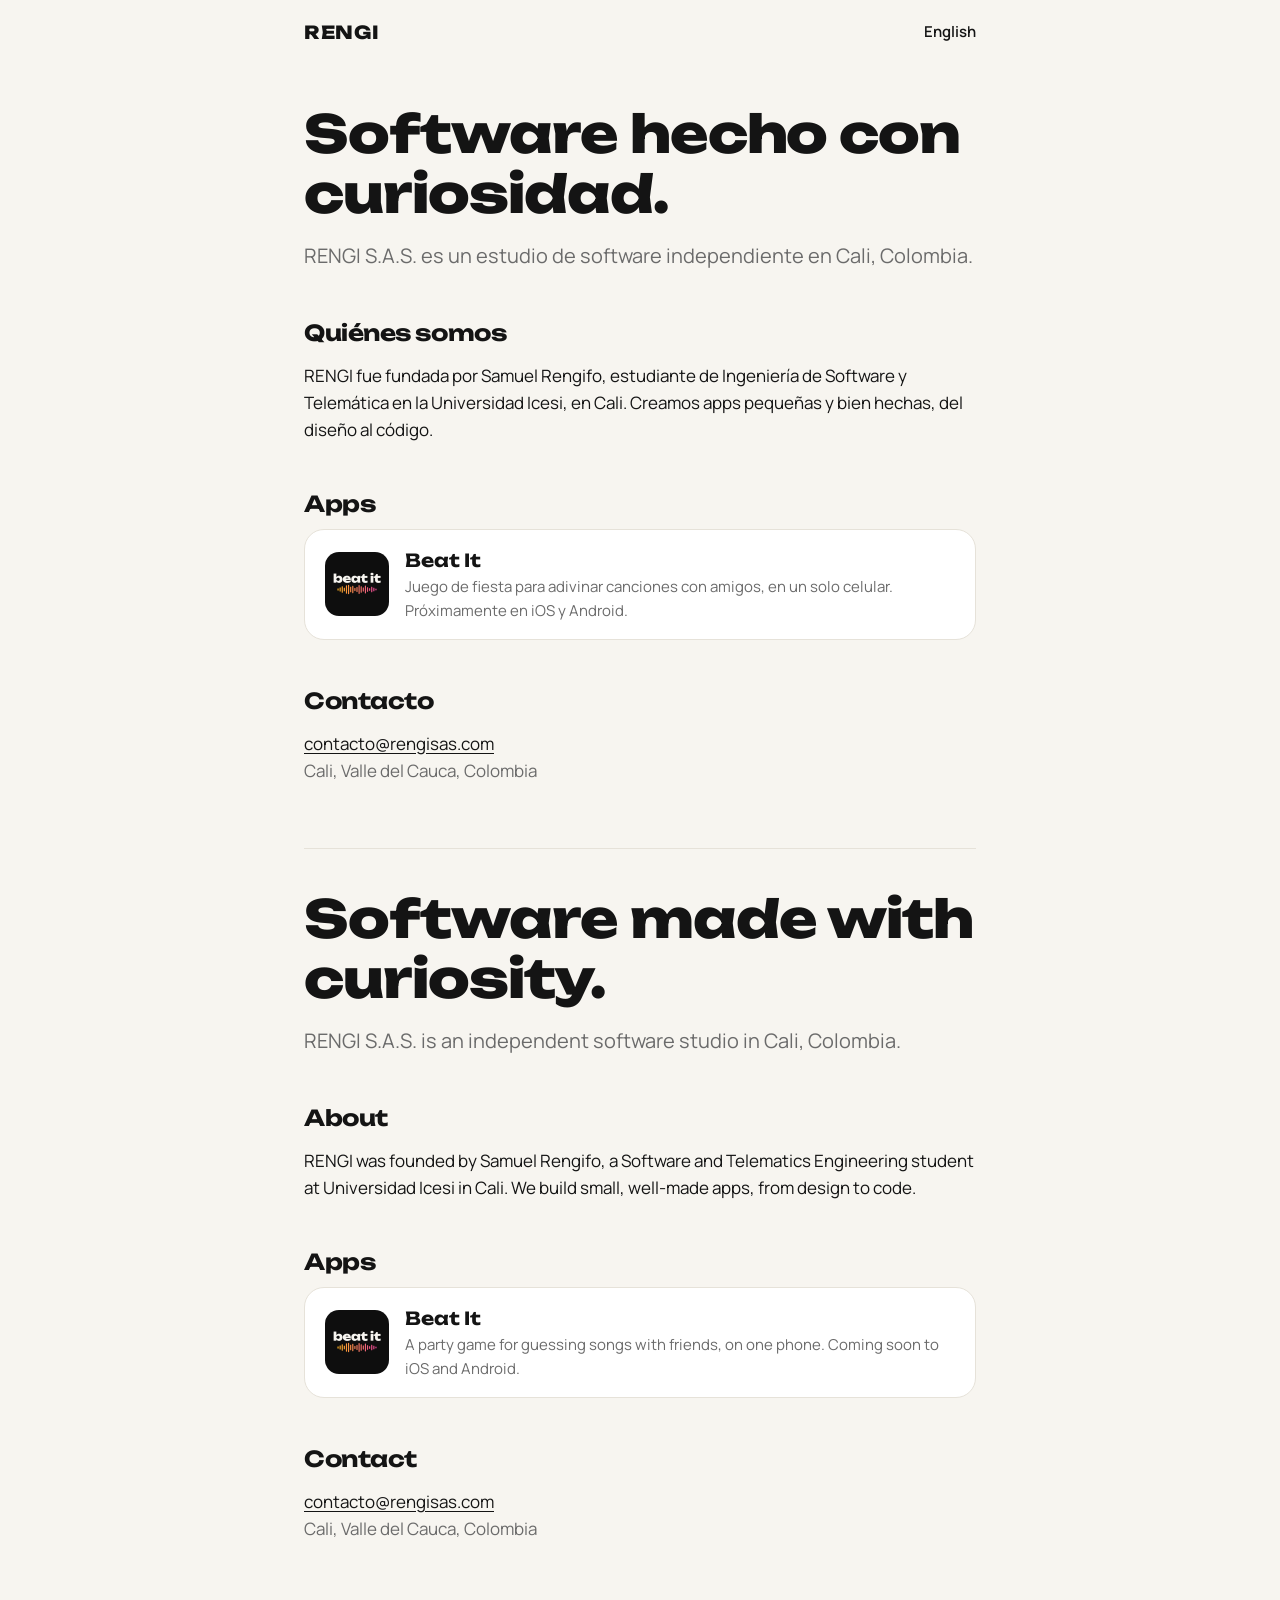
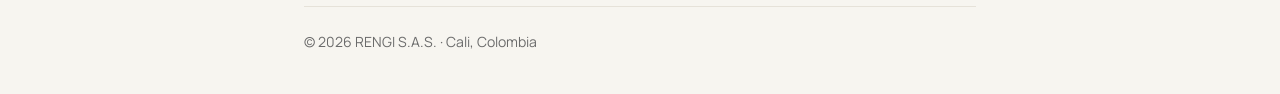
==== index.html @ 8df0bf03 "Add RENGI S.A.S. website" ====
<!doctype html>
<html lang="es">
<head>
  <meta charset="utf-8">
  <meta name="viewport" content="width=device-width, initial-scale=1">
  <title>RENGI S.A.S.</title>
  <meta name="description" content="RENGI S.A.S. es un estudio de software independiente en Cali, Colombia.">
  <link rel="icon" href="favicon.svg" type="image/svg+xml">
  <style>
    @font-face { font-family: "Unbounded"; src: url("fonts/Unbounded-Variable.ttf") format("truetype"); font-weight: 200 900; font-display: swap; }
    @font-face { font-family: "Manrope"; src: url("fonts/Manrope-Variable.ttf") format("truetype"); font-weight: 200 800; font-display: swap; }

    :root {
      --bg: #f7f5f0;
      --surface: #ffffff;
      --line: #e6e2d9;
      --ink: #141414;
      --ink-2: #6b6b6b;
      --gutter: 24px;
    }
    @media (prefers-color-scheme: dark) {
      :root { --bg: #0e0e0e; --surface: #1e1e1e; --line: #2a2a2a; --ink: #f7f5f0; --ink-2: #a8a59e; }
    }

    * { box-sizing: border-box; }
    html { -webkit-text-size-adjust: 100%; }
    body { margin: 0; background: var(--bg); color: var(--ink); font: 400 17px/1.6 "Manrope", system-ui, sans-serif; }
    a { color: inherit; text-underline-offset: 3px; }
    .wrap { max-width: 720px; margin: 0 auto; padding: 0 var(--gutter); }

    header { display: flex; align-items: center; justify-content: space-between; padding: 20px 0; }
    .brand { font: 800 18px/1 "Unbounded", sans-serif; letter-spacing: 0.04em; text-decoration: none; }
    header a.lang { font-weight: 600; font-size: 15px; text-decoration: none; }

    h1, h2 { font-family: "Unbounded", sans-serif; letter-spacing: -0.02em; line-height: 1.15; }
    h1 { font-size: clamp(34px, 8vw, 52px); font-weight: 800; margin: 40px 0 16px; }
    h2 { font-size: 22px; font-weight: 700; margin: 48px 0 12px; }
    .lead { font-size: 20px; color: var(--ink-2); margin: 0 0 8px; }
    .muted { color: var(--ink-2); }

    .card {
      display: flex; gap: 16px; align-items: center;
      background: var(--surface); border: 1px solid var(--line); border-radius: 20px;
      padding: 16px 20px; text-decoration: none;
    }
    .card img { width: 64px; height: 64px; border-radius: 14px; flex: none; }
    .card b { font-family: "Unbounded", sans-serif; font-size: 18px; }
    .card span { display: block; color: var(--ink-2); font-size: 15px; }
    .card:hover { border-color: var(--ink-2); }

    hr { border: 0; border-top: 1px solid var(--line); margin: 64px 0 0; }
    footer { border-top: 1px solid var(--line); margin-top: 64px; padding: 24px 0 40px; font-size: 14px; color: var(--ink-2); }
  </style>
</head>
<body>
  <div class="wrap">
    <header>
      <a class="brand" href="./">RENGI</a>
      <a class="lang" href="#en" lang="en">English</a>
    </header>

    <main>
      <!-- ===== Español ===== -->
      <h1>Software hecho con curiosidad.</h1>
      <p class="lead">RENGI S.A.S. es un estudio de software independiente en Cali, Colombia.</p>

      <h2>Quiénes somos</h2>
      <p>RENGI fue fundada por Samuel Rengifo, estudiante de Ingeniería de Software y Telemática en la Universidad Icesi, en Cali. Creamos apps pequeñas y bien hechas, del diseño al código.</p>

      <h2>Apps</h2>
      <a class="card" href="https://sjrengifo.github.io/beatit-site/">
        <img src="beat-it-icon.png" alt="">
        <div><b>Beat It</b><span>Juego de fiesta para adivinar canciones con amigos, en un solo celular. Próximamente en iOS y Android.</span></div>
      </a>

      <h2>Contacto</h2>
      <p><a href="mailto:contacto@rengisas.com">contacto@rengisas.com</a><br><span class="muted">Cali, Valle del Cauca, Colombia</span></p>

      <hr>

      <!-- ===== English ===== -->
      <div lang="en" id="en">
        <h1>Software made with curiosity.</h1>
        <p class="lead">RENGI S.A.S. is an independent software studio in Cali, Colombia.</p>

        <h2>About</h2>
        <p>RENGI was founded by Samuel Rengifo, a Software and Telematics Engineering student at Universidad Icesi in Cali. We build small, well-made apps, from design to code.</p>

        <h2>Apps</h2>
        <a class="card" href="https://sjrengifo.github.io/beatit-site/#en">
          <img src="beat-it-icon.png" alt="">
          <div><b>Beat It</b><span>A party game for guessing songs with friends, on one phone. Coming soon to iOS and Android.</span></div>
        </a>

        <h2>Contact</h2>
        <p><a href="mailto:contacto@rengisas.com">contacto@rengisas.com</a><br><span class="muted">Cali, Valle del Cauca, Colombia</span></p>
      </div>
    </main>

    <footer>© 2026 RENGI S.A.S. · Cali, Colombia</footer>
  </div>
</body>
</html>
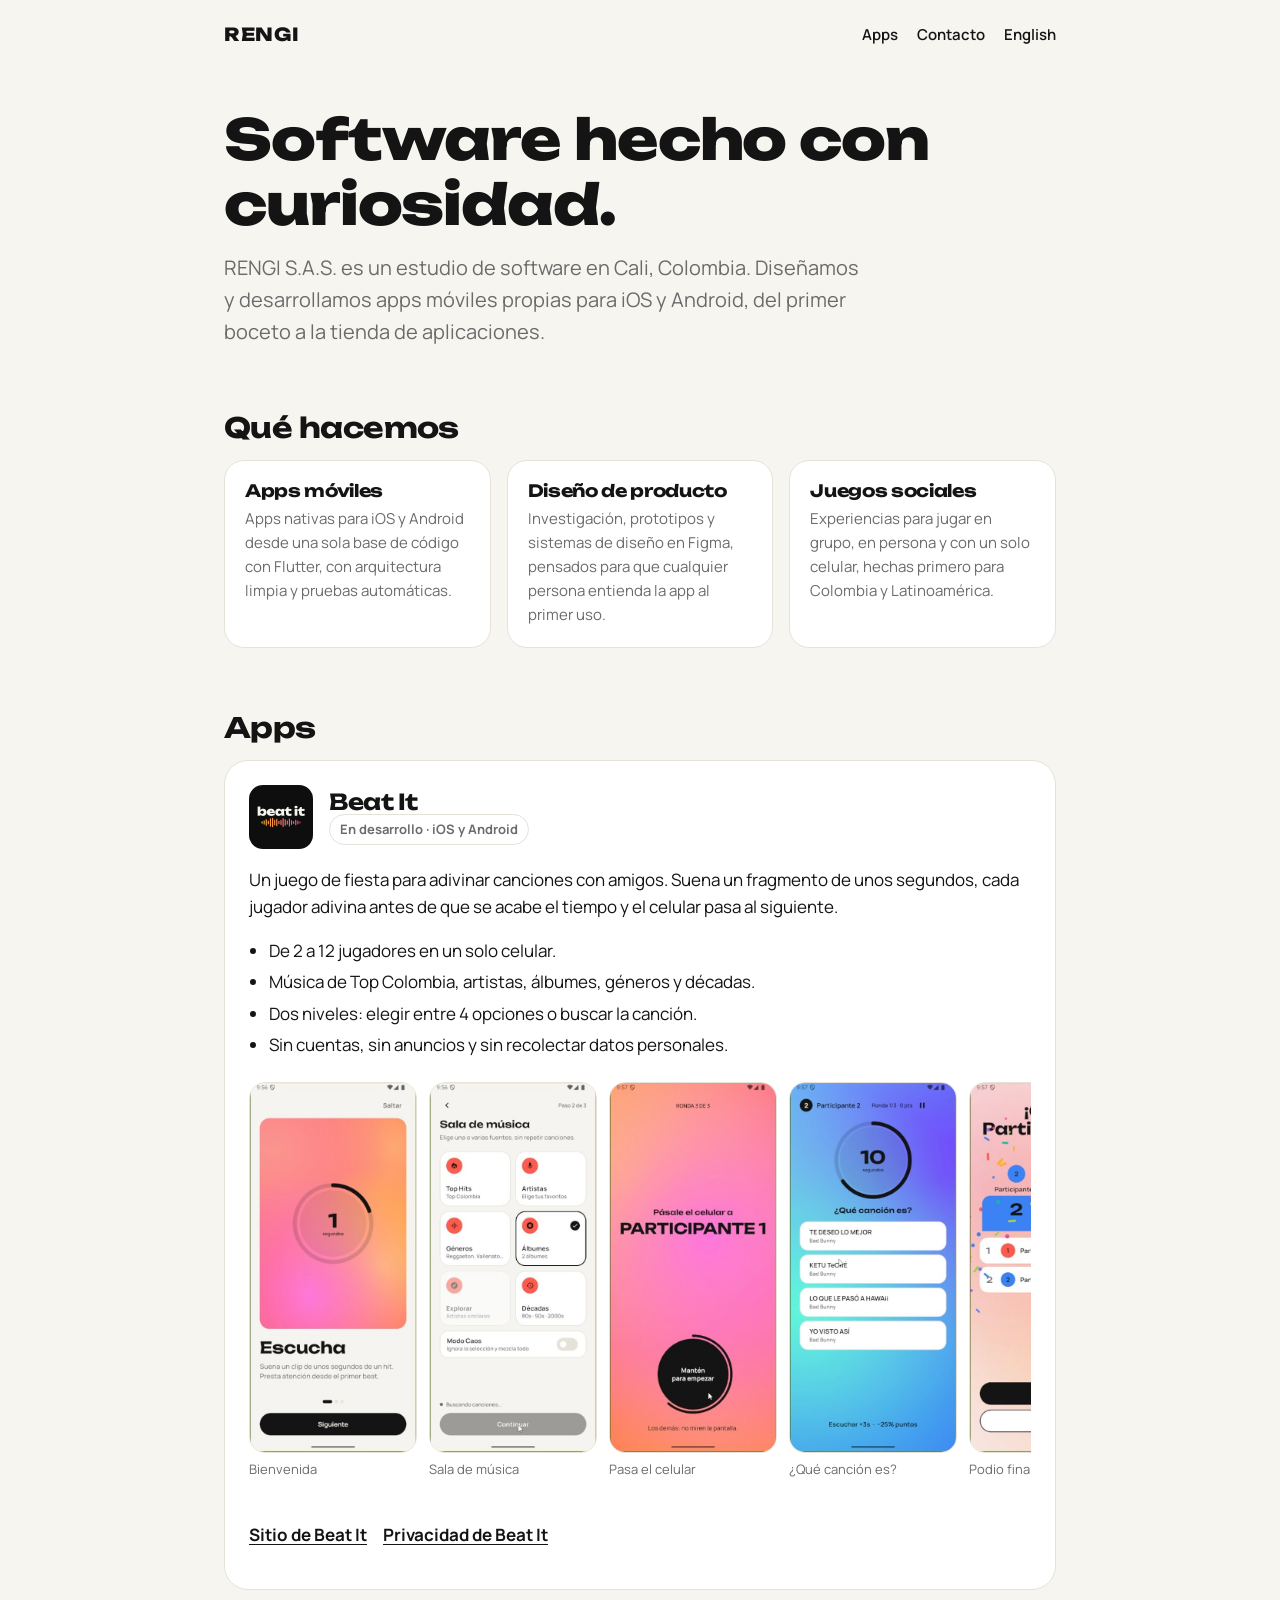
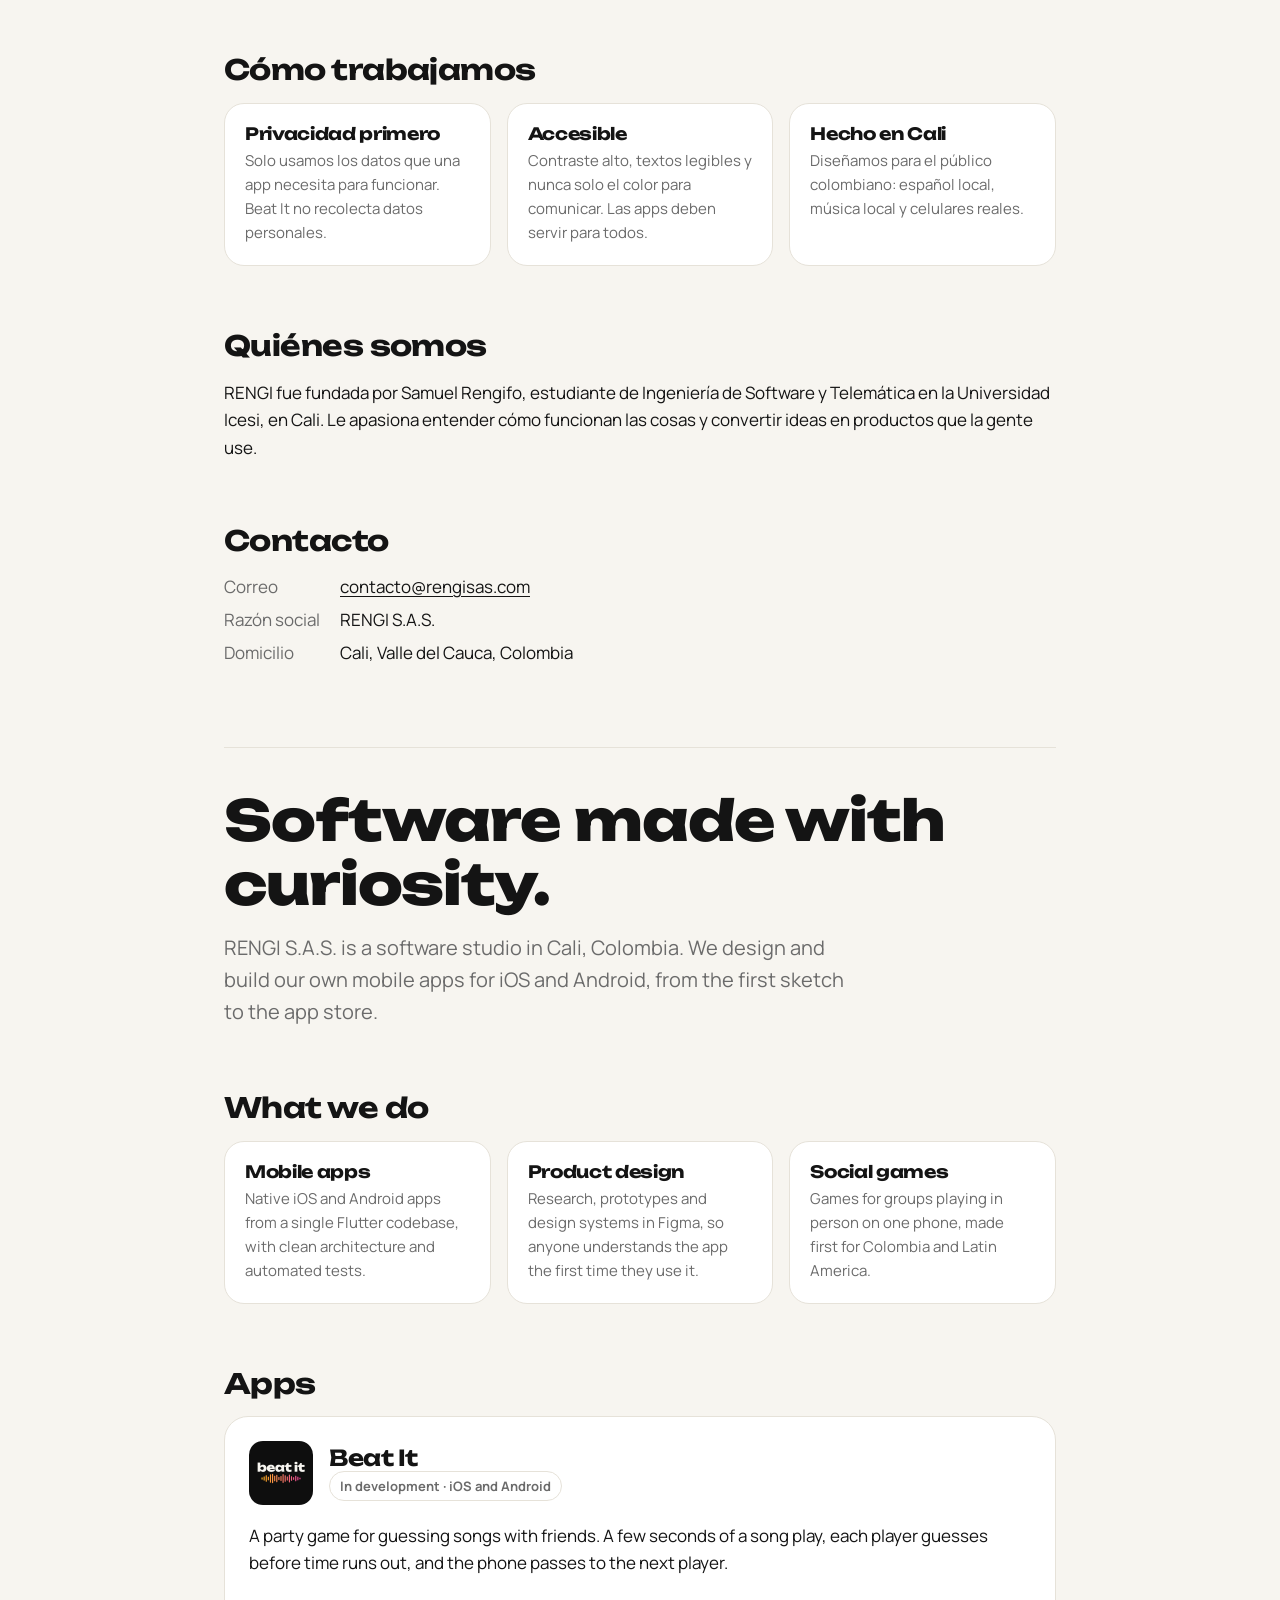
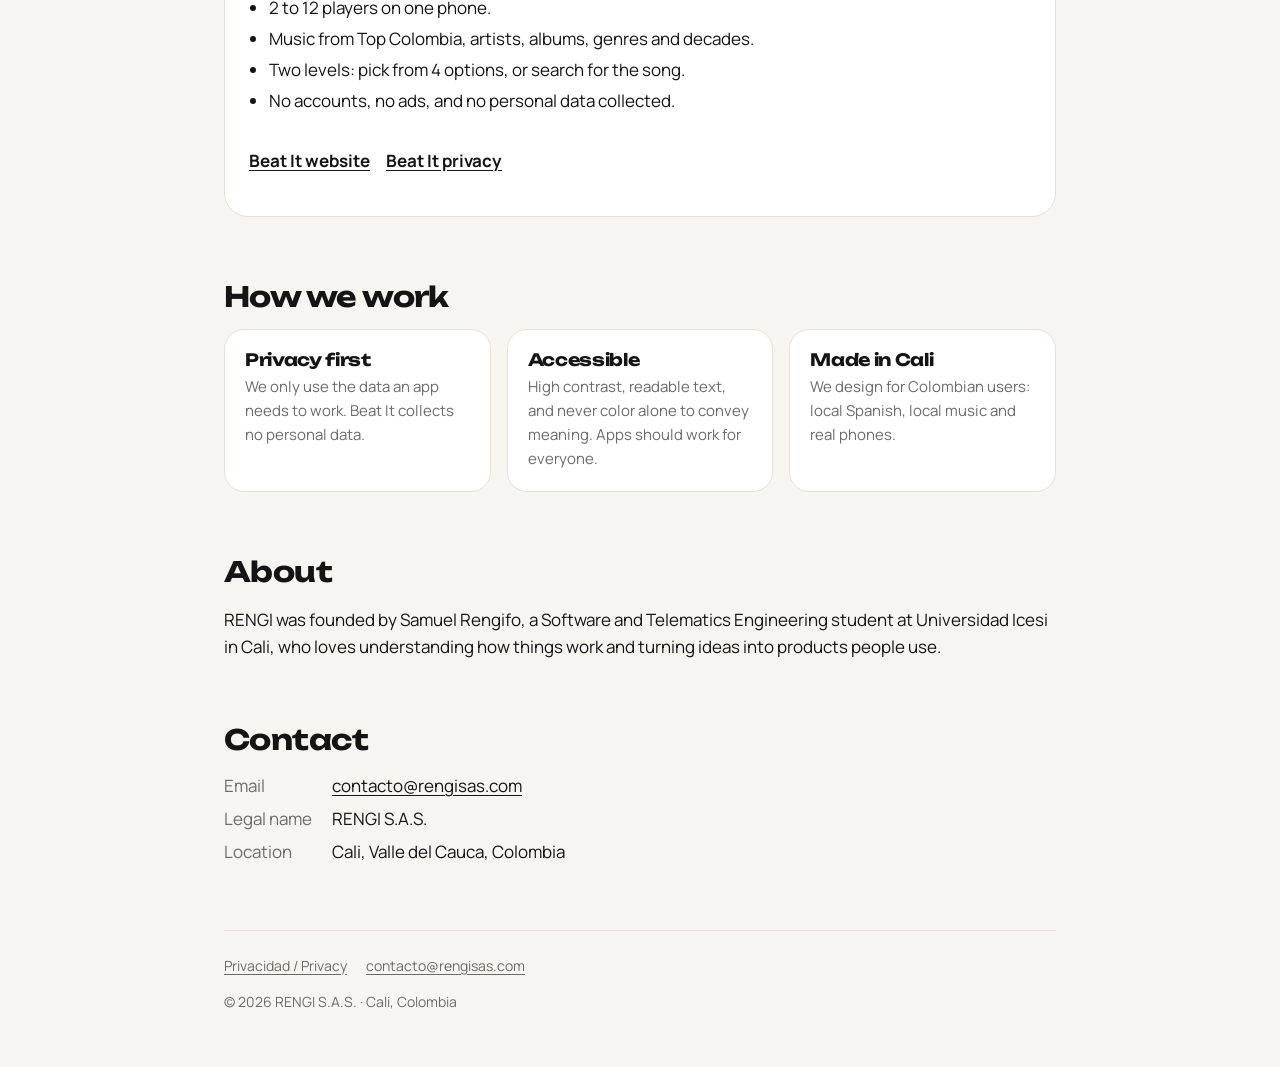
==== commit 5b8febc9: "Expand company site: services, Beat It project with screenshots, privacy policy" ====
--- a/index.html
+++ b/index.html
@@ -3,101 +3,170 @@
 <head>
   <meta charset="utf-8">
   <meta name="viewport" content="width=device-width, initial-scale=1">
-  <title>RENGI S.A.S.</title>
-  <meta name="description" content="RENGI S.A.S. es un estudio de software independiente en Cali, Colombia.">
+  <title>RENGI S.A.S. · Estudio de software en Cali</title>
+  <meta name="description" content="RENGI S.A.S. es un estudio de software en Cali, Colombia, que diseña y desarrolla apps móviles. Creadores de Beat It.">
   <link rel="icon" href="favicon.svg" type="image/svg+xml">
-  <style>
-    @font-face { font-family: "Unbounded"; src: url("fonts/Unbounded-Variable.ttf") format("truetype"); font-weight: 200 900; font-display: swap; }
-    @font-face { font-family: "Manrope"; src: url("fonts/Manrope-Variable.ttf") format("truetype"); font-weight: 200 800; font-display: swap; }
-
-    :root {
-      --bg: #f7f5f0;
-      --surface: #ffffff;
-      --line: #e6e2d9;
-      --ink: #141414;
-      --ink-2: #6b6b6b;
-      --gutter: 24px;
-    }
-    @media (prefers-color-scheme: dark) {
-      :root { --bg: #0e0e0e; --surface: #1e1e1e; --line: #2a2a2a; --ink: #f7f5f0; --ink-2: #a8a59e; }
-    }
-
-    * { box-sizing: border-box; }
-    html { -webkit-text-size-adjust: 100%; }
-    body { margin: 0; background: var(--bg); color: var(--ink); font: 400 17px/1.6 "Manrope", system-ui, sans-serif; }
-    a { color: inherit; text-underline-offset: 3px; }
-    .wrap { max-width: 720px; margin: 0 auto; padding: 0 var(--gutter); }
-
-    header { display: flex; align-items: center; justify-content: space-between; padding: 20px 0; }
-    .brand { font: 800 18px/1 "Unbounded", sans-serif; letter-spacing: 0.04em; text-decoration: none; }
-    header a.lang { font-weight: 600; font-size: 15px; text-decoration: none; }
-
-    h1, h2 { font-family: "Unbounded", sans-serif; letter-spacing: -0.02em; line-height: 1.15; }
-    h1 { font-size: clamp(34px, 8vw, 52px); font-weight: 800; margin: 40px 0 16px; }
-    h2 { font-size: 22px; font-weight: 700; margin: 48px 0 12px; }
-    .lead { font-size: 20px; color: var(--ink-2); margin: 0 0 8px; }
-    .muted { color: var(--ink-2); }
-
-    .card {
-      display: flex; gap: 16px; align-items: center;
-      background: var(--surface); border: 1px solid var(--line); border-radius: 20px;
-      padding: 16px 20px; text-decoration: none;
-    }
-    .card img { width: 64px; height: 64px; border-radius: 14px; flex: none; }
-    .card b { font-family: "Unbounded", sans-serif; font-size: 18px; }
-    .card span { display: block; color: var(--ink-2); font-size: 15px; }
-    .card:hover { border-color: var(--ink-2); }
-
-    hr { border: 0; border-top: 1px solid var(--line); margin: 64px 0 0; }
-    footer { border-top: 1px solid var(--line); margin-top: 64px; padding: 24px 0 40px; font-size: 14px; color: var(--ink-2); }
-  </style>
+  <link rel="stylesheet" href="styles.css">
 </head>
 <body>
   <div class="wrap">
-    <header>
+    <header class="top">
       <a class="brand" href="./">RENGI</a>
-      <a class="lang" href="#en" lang="en">English</a>
+      <nav class="top">
+        <a href="#apps">Apps</a>
+        <a href="#contacto">Contacto</a>
+        <a href="#en" lang="en">English</a>
+      </nav>
     </header>
 
     <main>
       <!-- ===== Español ===== -->
       <h1>Software hecho con curiosidad.</h1>
-      <p class="lead">RENGI S.A.S. es un estudio de software independiente en Cali, Colombia.</p>
+      <p class="lead">RENGI S.A.S. es un estudio de software en Cali, Colombia. Diseñamos y desarrollamos apps móviles propias para iOS y Android, del primer boceto a la tienda de aplicaciones.</p>
+
+      <h2>Qué hacemos</h2>
+      <div class="grid">
+        <div class="card">
+          <h3>Apps móviles</h3>
+          <p>Apps nativas para iOS y Android desde una sola base de código con Flutter, con arquitectura limpia y pruebas automáticas.</p>
+        </div>
+        <div class="card">
+          <h3>Diseño de producto</h3>
+          <p>Investigación, prototipos y sistemas de diseño en Figma, pensados para que cualquier persona entienda la app al primer uso.</p>
+        </div>
+        <div class="card">
+          <h3>Juegos sociales</h3>
+          <p>Experiencias para jugar en grupo, en persona y con un solo celular, hechas primero para Colombia y Latinoamérica.</p>
+        </div>
+      </div>
+
+      <h2 id="apps">Apps</h2>
+      <article class="project">
+        <div class="project-head">
+          <img src="beat-it-icon.png" alt="Ícono de Beat It">
+          <div>
+            <h3>Beat It</h3>
+            <span class="tag">En desarrollo · iOS y Android</span>
+          </div>
+        </div>
+        <p>Un juego de fiesta para adivinar canciones con amigos. Suena un fragmento de unos segundos, cada jugador adivina antes de que se acabe el tiempo y el celular pasa al siguiente.</p>
+        <ul>
+          <li>De 2 a 12 jugadores en un solo celular.</li>
+          <li>Música de Top Colombia, artistas, álbumes, géneros y décadas.</li>
+          <li>Dos niveles: elegir entre 4 opciones o buscar la canción.</li>
+          <li>Sin cuentas, sin anuncios y sin recolectar datos personales.</li>
+        </ul>
+        <ul class="shots" aria-label="Capturas de Beat It">
+          <li><figure><img src="img/beatit-onboarding.jpg" alt="Pantalla de bienvenida" loading="lazy" width="431" height="959"><figcaption>Bienvenida</figcaption></figure></li>
+          <li><figure><img src="img/beatit-sala-de-musica.jpg" alt="Sala de música" loading="lazy" width="431" height="959"><figcaption>Sala de música</figcaption></figure></li>
+          <li><figure><img src="img/beatit-pasa-el-celular.jpg" alt="Pasa el celular" loading="lazy" width="431" height="959"><figcaption>Pasa el celular</figcaption></figure></li>
+          <li><figure><img src="img/beatit-turno.jpg" alt="Turno con temporizador" loading="lazy" width="431" height="959"><figcaption>¿Qué canción es?</figcaption></figure></li>
+          <li><figure><img src="img/beatit-podio.jpg" alt="Podio final" loading="lazy" width="431" height="959"><figcaption>Podio final</figcaption></figure></li>
+        </ul>
+        <p class="links"><a href="https://sjrengifo.github.io/beatit-site/">Sitio de Beat It</a><a href="https://sjrengifo.github.io/beatit-site/privacy.html">Privacidad de Beat It</a></p>
+      </article>
+
+      <h2>Cómo trabajamos</h2>
+      <div class="grid">
+        <div class="card">
+          <h3>Privacidad primero</h3>
+          <p>Solo usamos los datos que una app necesita para funcionar. Beat It no recolecta datos personales.</p>
+        </div>
+        <div class="card">
+          <h3>Accesible</h3>
+          <p>Contraste alto, textos legibles y nunca solo el color para comunicar. Las apps deben servir para todos.</p>
+        </div>
+        <div class="card">
+          <h3>Hecho en Cali</h3>
+          <p>Diseñamos para el público colombiano: español local, música local y celulares reales.</p>
+        </div>
+      </div>
 
       <h2>Quiénes somos</h2>
-      <p>RENGI fue fundada por Samuel Rengifo, estudiante de Ingeniería de Software y Telemática en la Universidad Icesi, en Cali. Creamos apps pequeñas y bien hechas, del diseño al código.</p>
+      <p>RENGI fue fundada por Samuel Rengifo, estudiante de Ingeniería de Software y Telemática en la Universidad Icesi, en Cali. Le apasiona entender cómo funcionan las cosas y convertir ideas en productos que la gente use.</p>
 
-      <h2>Apps</h2>
-      <a class="card" href="https://sjrengifo.github.io/beatit-site/">
-        <img src="beat-it-icon.png" alt="">
-        <div><b>Beat It</b><span>Juego de fiesta para adivinar canciones con amigos, en un solo celular. Próximamente en iOS y Android.</span></div>
-      </a>
+      <h2 id="contacto">Contacto</h2>
+      <dl class="legal">
+        <dt>Correo</dt><dd><a href="mailto:contacto@rengisas.com">contacto@rengisas.com</a></dd>
+        <dt>Razón social</dt><dd>RENGI S.A.S.</dd>
+        <dt>Domicilio</dt><dd>Cali, Valle del Cauca, Colombia</dd>
+      </dl>
 
-      <h2>Contacto</h2>
-      <p><a href="mailto:contacto@rengisas.com">contacto@rengisas.com</a><br><span class="muted">Cali, Valle del Cauca, Colombia</span></p>
-
-      <hr>
+      <hr class="lang">
 
       <!-- ===== English ===== -->
       <div lang="en" id="en">
         <h1>Software made with curiosity.</h1>
-        <p class="lead">RENGI S.A.S. is an independent software studio in Cali, Colombia.</p>
+        <p class="lead">RENGI S.A.S. is a software studio in Cali, Colombia. We design and build our own mobile apps for iOS and Android, from the first sketch to the app store.</p>
+
+        <h2>What we do</h2>
+        <div class="grid">
+          <div class="card">
+            <h3>Mobile apps</h3>
+            <p>Native iOS and Android apps from a single Flutter codebase, with clean architecture and automated tests.</p>
+          </div>
+          <div class="card">
+            <h3>Product design</h3>
+            <p>Research, prototypes and design systems in Figma, so anyone understands the app the first time they use it.</p>
+          </div>
+          <div class="card">
+            <h3>Social games</h3>
+            <p>Games for groups playing in person on one phone, made first for Colombia and Latin America.</p>
+          </div>
+        </div>
+
+        <h2>Apps</h2>
+        <article class="project">
+          <div class="project-head">
+            <img src="beat-it-icon.png" alt="Beat It icon">
+            <div>
+              <h3>Beat It</h3>
+              <span class="tag">In development · iOS and Android</span>
+            </div>
+          </div>
+          <p>A party game for guessing songs with friends. A few seconds of a song play, each player guesses before time runs out, and the phone passes to the next player.</p>
+          <ul>
+            <li>2 to 12 players on one phone.</li>
+            <li>Music from Top Colombia, artists, albums, genres and decades.</li>
+            <li>Two levels: pick from 4 options, or search for the song.</li>
+            <li>No accounts, no ads, and no personal data collected.</li>
+          </ul>
+          <p class="links"><a href="https://sjrengifo.github.io/beatit-site/#en">Beat It website</a><a href="https://sjrengifo.github.io/beatit-site/privacy.html#en">Beat It privacy</a></p>
+        </article>
+
+        <h2>How we work</h2>
+        <div class="grid">
+          <div class="card">
+            <h3>Privacy first</h3>
+            <p>We only use the data an app needs to work. Beat It collects no personal data.</p>
+          </div>
+          <div class="card">
+            <h3>Accessible</h3>
+            <p>High contrast, readable text, and never color alone to convey meaning. Apps should work for everyone.</p>
+          </div>
+          <div class="card">
+            <h3>Made in Cali</h3>
+            <p>We design for Colombian users: local Spanish, local music and real phones.</p>
+          </div>
+        </div>
 
         <h2>About</h2>
-        <p>RENGI was founded by Samuel Rengifo, a Software and Telematics Engineering student at Universidad Icesi in Cali. We build small, well-made apps, from design to code.</p>
-
-        <h2>Apps</h2>
-        <a class="card" href="https://sjrengifo.github.io/beatit-site/#en">
-          <img src="beat-it-icon.png" alt="">
-          <div><b>Beat It</b><span>A party game for guessing songs with friends, on one phone. Coming soon to iOS and Android.</span></div>
-        </a>
+        <p>RENGI was founded by Samuel Rengifo, a Software and Telematics Engineering student at Universidad Icesi in Cali, who loves understanding how things work and turning ideas into products people use.</p>
 
         <h2>Contact</h2>
-        <p><a href="mailto:contacto@rengisas.com">contacto@rengisas.com</a><br><span class="muted">Cali, Valle del Cauca, Colombia</span></p>
+        <dl class="legal">
+          <dt>Email</dt><dd><a href="mailto:contacto@rengisas.com">contacto@rengisas.com</a></dd>
+          <dt>Legal name</dt><dd>RENGI S.A.S.</dd>
+          <dt>Location</dt><dd>Cali, Valle del Cauca, Colombia</dd>
+        </dl>
       </div>
     </main>
 
-    <footer>© 2026 RENGI S.A.S. · Cali, Colombia</footer>
+    <footer>
+      <a href="privacidad.html">Privacidad / Privacy</a>
+      <a href="mailto:contacto@rengisas.com">contacto@rengisas.com</a>
+      <p>© 2026 RENGI S.A.S. · Cali, Colombia</p>
+    </footer>
   </div>
 </body>
 </html>
--- a/styles.css
+++ b/styles.css
@@ -0,0 +1,71 @@
+@font-face { font-family: "Unbounded"; src: url("fonts/Unbounded-Variable.ttf") format("truetype"); font-weight: 200 900; font-display: swap; }
+@font-face { font-family: "Manrope"; src: url("fonts/Manrope-Variable.ttf") format("truetype"); font-weight: 200 800; font-display: swap; }
+
+:root {
+  --bg: #f7f5f0;
+  --surface: #ffffff;
+  --line: #e6e2d9;
+  --ink: #141414;
+  --ink-2: #6b6b6b;
+  --gutter: 24px;
+}
+@media (prefers-color-scheme: dark) {
+  :root { --bg: #0e0e0e; --surface: #1e1e1e; --line: #2a2a2a; --ink: #f7f5f0; --ink-2: #a8a59e; }
+}
+
+* { box-sizing: border-box; }
+html { -webkit-text-size-adjust: 100%; scroll-behavior: smooth; }
+body { margin: 0; background: var(--bg); color: var(--ink); font: 400 17px/1.6 "Manrope", system-ui, sans-serif; }
+a { color: inherit; text-underline-offset: 3px; }
+img { max-width: 100%; }
+.wrap { max-width: 880px; margin: 0 auto; padding: 0 var(--gutter); }
+
+header.top { display: flex; align-items: center; justify-content: space-between; gap: 16px; padding: 20px 0; }
+.brand { font: 800 18px/1 "Unbounded", sans-serif; letter-spacing: 0.04em; text-decoration: none; white-space: nowrap; }
+nav.top { white-space: nowrap; }
+nav.top a { margin-left: 16px; font-weight: 600; font-size: 15px; text-decoration: none; }
+nav.top a:hover { text-decoration: underline; }
+
+h1, h2, h3 { font-family: "Unbounded", sans-serif; letter-spacing: -0.02em; line-height: 1.15; }
+h1 { font-size: clamp(34px, 8vw, 56px); font-weight: 800; margin: 40px 0 16px; }
+h2 { font-size: clamp(22px, 4vw, 28px); font-weight: 700; margin: 64px 0 16px; }
+h3 { font-size: 17px; font-weight: 700; margin: 0 0 6px; }
+.lead { font-size: 20px; color: var(--ink-2); margin: 0 0 8px; max-width: 640px; }
+.muted { color: var(--ink-2); }
+
+.grid { display: grid; grid-template-columns: repeat(auto-fit, minmax(220px, 1fr)); gap: 16px; }
+.card { background: var(--surface); border: 1px solid var(--line); border-radius: 20px; padding: 20px; }
+.card p { margin: 0; color: var(--ink-2); font-size: 15px; }
+
+.project { background: var(--surface); border: 1px solid var(--line); border-radius: 24px; padding: 24px; }
+.project-head { display: flex; gap: 16px; align-items: center; margin-bottom: 12px; }
+.project-head img { width: 64px; height: 64px; border-radius: 14px; flex: none; }
+.project-head h3 { font-size: 22px; margin: 0; }
+.tag { display: inline-block; font-size: 13px; font-weight: 700; padding: 4px 10px; border-radius: 999px; border: 1px solid var(--line); color: var(--ink-2); }
+.project ul:not(.shots) { margin: 12px 0 0; padding-left: 20px; }
+.project li { margin: 4px 0; }
+
+.shots { display: flex; gap: 12px; overflow-x: auto; scroll-snap-type: x mandatory; padding: 20px 0 8px; margin: 0; list-style: none; }
+.shots li { flex: none; scroll-snap-align: start; margin: 0; }
+.shots figure { margin: 0; }
+.shots img { display: block; width: 168px; height: auto; border-radius: 16px; border: 1px solid var(--line); }
+.shots figcaption { font-size: 13px; color: var(--ink-2); margin-top: 6px; }
+
+.links a { display: inline-block; margin: 16px 16px 0 0; font-weight: 700; }
+
+dl.legal { display: grid; grid-template-columns: max-content 1fr; gap: 6px 20px; margin: 0; }
+dl.legal dt { color: var(--ink-2); }
+dl.legal dd { margin: 0; }
+
+hr.lang { border: 0; border-top: 1px solid var(--line); margin: 80px 0 0; }
+footer { border-top: 1px solid var(--line); margin-top: 64px; padding: 24px 0 40px; font-size: 14px; color: var(--ink-2); }
+footer a { margin-right: 16px; }
+
+@media (max-width: 480px) {
+  body { font-size: 16px; }
+  nav.top a { margin-left: 10px; font-size: 13px; }
+  .project { padding: 18px; }
+  .shots img { width: 144px; }
+  dl.legal { grid-template-columns: 1fr; gap: 0; }
+  dl.legal dd { margin-bottom: 8px; }
+}
